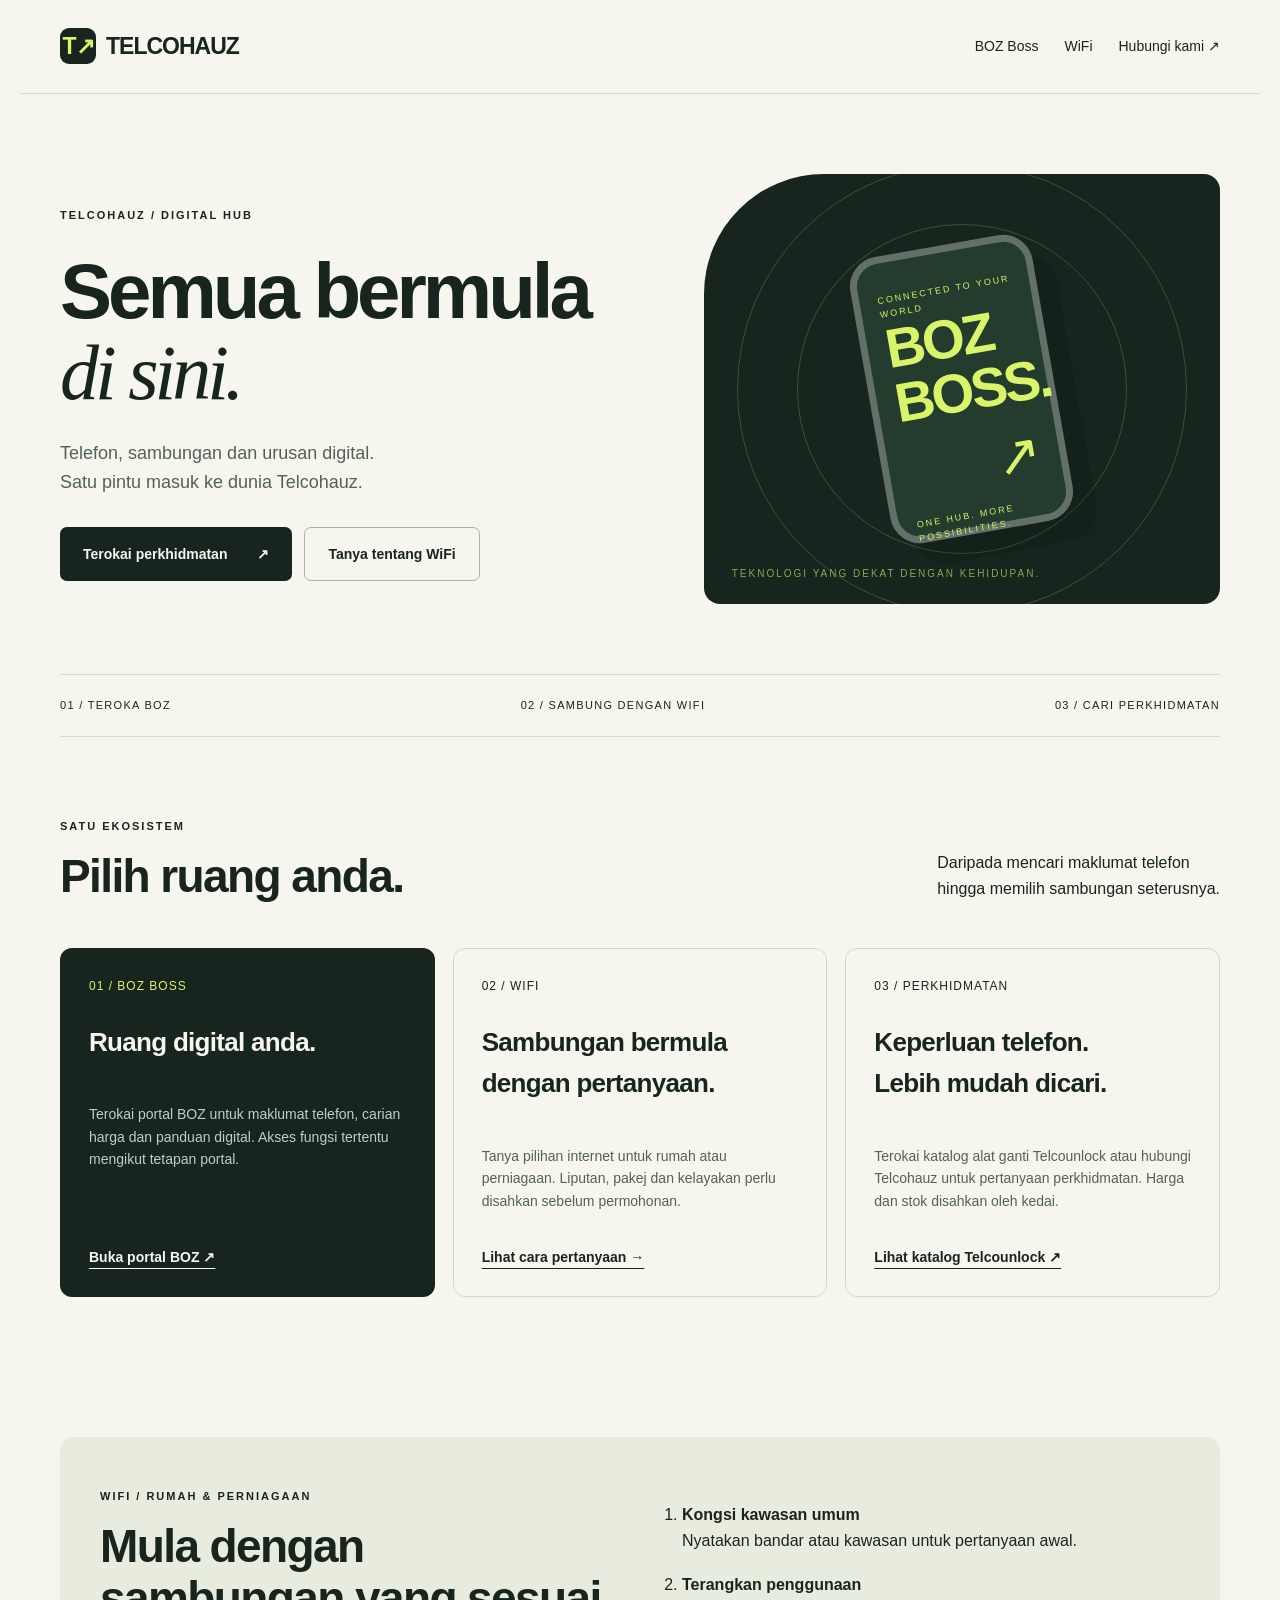
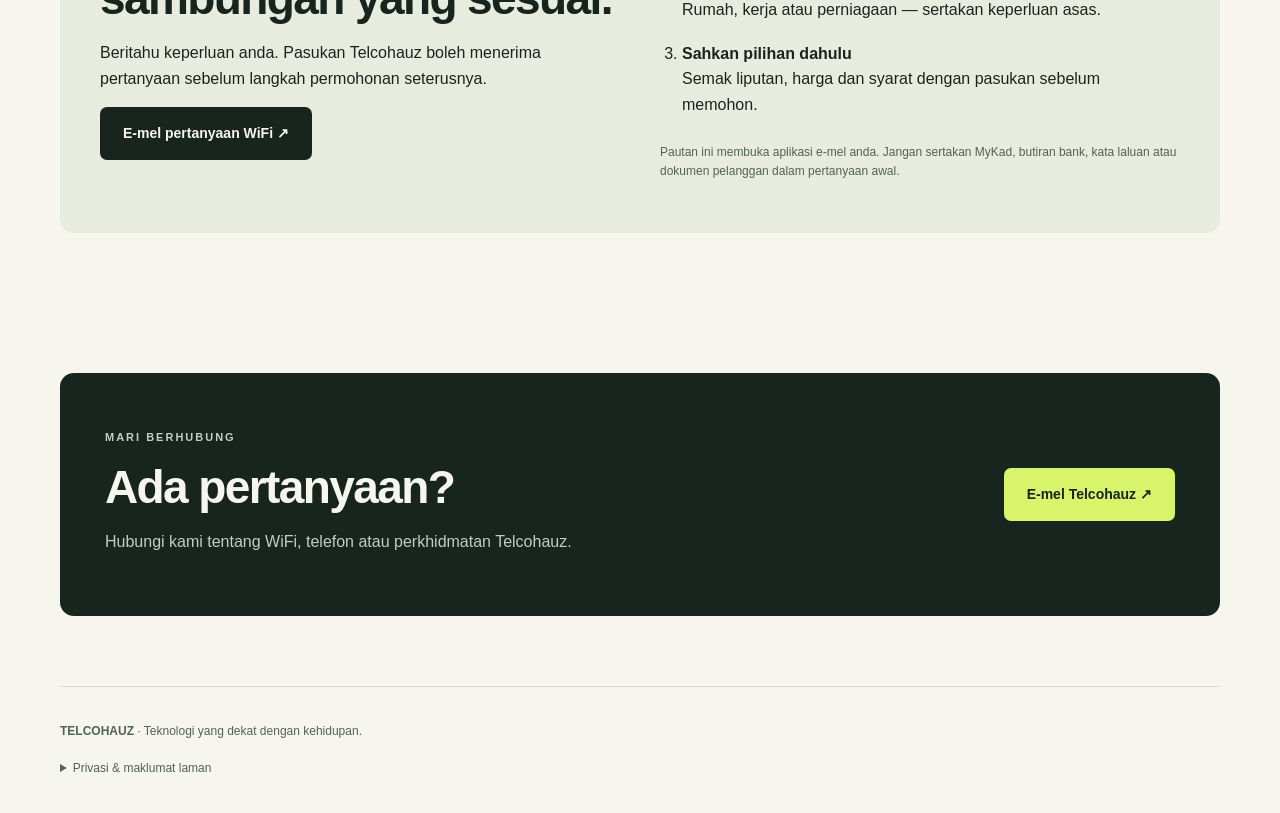
==== index.html @ 4ef4710b "Publish Telcohauz official static landing page" ====
<!doctype html>
<html lang="ms"><head><meta charset="utf-8"><meta name="viewport" content="width=device-width,initial-scale=1"><meta name="description" content="Telcohauz — hab BOZ Boss, pertanyaan WiFi dan perkhidmatan telefon. Terokai ruang digital kami."><meta name="theme-color" content="#17251e"><title>Telcohauz — Semua bermula di sini.</title><link rel="canonical" href="https://telcohauz.github.io/"><style>
:root{--ink:#17251e;--lime:#d9f36b;--paper:#f6f6ef;--muted:#526258}*{box-sizing:border-box}html{scroll-behavior:smooth;scroll-padding-top:100px}body{margin:0;background:var(--paper);color:var(--ink);font:16px/1.6 Arial,sans-serif}a{color:inherit}a:focus-visible,summary:focus-visible{outline:3px solid #608c24;outline-offset:5px}.skip{position:absolute;left:20px;top:-60px;background:var(--lime);padding:10px}.skip:focus{top:10px;z-index:9}header{max-width:1240px;margin:auto;padding:28px 40px;display:flex;align-items:center;justify-content:space-between;border-bottom:1px solid #17251e22}.brand{font-weight:900;letter-spacing:-1px;font-size:23px;text-decoration:none}.mark{display:inline-grid;place-items:center;background:var(--ink);color:var(--lime);width:36px;height:36px;margin-right:10px;border-radius:9px}nav{display:flex;gap:26px;font-size:14px}nav a{text-decoration:none}nav a:hover{text-decoration:underline}main{max-width:1240px;margin:auto}.hero{padding:80px 40px 70px;display:grid;grid-template-columns:1.15fr 1fr;gap:50px;align-items:center}.eyebrow{font-size:11px;letter-spacing:2px;font-weight:700;text-transform:uppercase}h1{font-size:clamp(46px,6.2vw,78px);letter-spacing:-4px;line-height:1.04;margin:26px 0}h1 em{font-family:Georgia,serif;font-weight:400}p{max-width:560px}.intro{color:var(--muted);font-size:18px}.actions{display:flex;flex-wrap:wrap;gap:12px;margin-top:30px}.button{display:inline-flex;align-items:center;justify-content:center;gap:30px;padding:15px 23px;background:var(--ink);color:var(--paper);border-radius:7px;text-decoration:none;font-size:14px;font-weight:700}.button:hover{background:#304a38}.button.light{background:var(--lime);color:var(--ink)}.button.outline{background:transparent;border:1px solid #17251e55;color:var(--ink)}.art{background:var(--ink);min-height:430px;border-radius:120px 16px 16px 16px;position:relative;display:flex;align-items:center;justify-content:center;overflow:hidden}.ring{position:absolute;border:1px solid #d9f36b35;border-radius:50%;width:330px;height:330px}.ring.outer{width:450px;height:450px}.device{position:relative;width:185px;height:290px;border:7px solid #627067;border-radius:30px;background:#233c2d;box-shadow:20px 24px 0 #0002;transform:rotate(-10deg);padding:30px 18px;color:var(--lime);display:flex;flex-direction:column;justify-content:space-between}.device small{font-size:9px;letter-spacing:2px}.device strong{font-size:55px;line-height:1;letter-spacing:-3px}.device .arrow{font-size:55px;align-self:flex-end}.art-label{position:absolute;bottom:22px;left:28px;color:#d9f36ba0;font-size:10px;letter-spacing:2px}.strip{margin:0 40px;display:flex;justify-content:space-between;padding:22px 0;border-top:1px solid #17251e22;border-bottom:1px solid #17251e22;font-size:11px;letter-spacing:1.3px}.section{padding:70px 40px}.section-head{display:flex;justify-content:space-between;gap:30px;align-items:end;margin-bottom:30px}h2{font-size:clamp(32px,4vw,46px);line-height:1.12;letter-spacing:-1.6px;margin:15px 0}h3{font-size:26px;letter-spacing:-.7px}.cards{display:grid;grid-template-columns:repeat(3,1fr);gap:18px}.card{border:1px solid #17251e25;padding:28px;border-radius:12px;display:flex;flex-direction:column;align-items:start}.card.featured{background:var(--ink);color:var(--paper)}.card p{font-size:14px;color:var(--muted);flex:1}.card.featured p{color:#c2cec4}.card .number{font-size:12px;letter-spacing:1px}.card.featured .number{color:var(--lime)}.card a{font-size:14px;font-weight:700;text-underline-offset:6px;margin-top:20px}.wifi{background:#e8ecdf;border-radius:14px;padding:40px;display:grid;grid-template-columns:1fr 1fr;gap:40px}.wifi ol{padding-left:22px}.wifi li{padding:9px 0}.note{font-size:12px;color:var(--muted)}.contact{background:var(--ink);color:var(--paper);padding:45px;border-radius:14px;display:flex;justify-content:space-between;align-items:center;gap:30px}.contact p{color:#c2cec4}footer{max-width:1160px;margin:0 auto;padding:35px 0;border-top:1px solid #17251e22;font-size:12px;color:var(--muted)}details{margin-top:18px}summary{cursor:pointer}footer a{overflow-wrap:anywhere}@media(max-width:760px){header{padding:20px;flex-wrap:wrap;gap:18px}nav{gap:18px;flex-wrap:wrap}.hero{grid-template-columns:1fr;padding:45px 20px;gap:35px}h1{letter-spacing:-2.8px}.art{min-height:350px}.strip{margin:0 20px;gap:20px;flex-wrap:wrap}.section{padding:45px 20px}.section-head{display:block}.cards,.wifi{grid-template-columns:1fr}.wifi{padding:25px;gap:10px}.contact{display:block;padding:28px}footer{margin:0 20px}.card{min-height:270px}}@media(prefers-reduced-motion:reduce){html{scroll-behavior:auto}}
</style></head><body><a class="skip" href="#utama">Langkau ke kandungan</a><header><a class="brand" href="./" aria-label="Telcohauz halaman utama"><span class="mark" aria-hidden="true">T↗</span>TELCOHAUZ</a><nav aria-label="Navigasi utama"><a href="#ruang">BOZ Boss</a><a href="#wifi">WiFi</a><a href="#hubungi">Hubungi kami ↗</a></nav></header><main id="utama"><section class="hero"><div><p class="eyebrow">TELCOHAUZ / DIGITAL HUB</p><h1>Semua bermula<br><em>di sini.</em></h1><p class="intro">Telefon, sambungan dan urusan digital.<br>Satu pintu masuk ke dunia Telcohauz.</p><div class="actions"><a class="button" href="#ruang">Terokai perkhidmatan <span aria-hidden="true">↗</span></a><a class="button outline" href="#wifi">Tanya tentang WiFi</a></div></div><div class="art" role="img" aria-label="Ilustrasi telefon BOZ dalam ekosistem Telcohauz"><div class="ring outer"></div><div class="ring"></div><div class="device"><small>CONNECTED TO YOUR WORLD</small><strong>BOZ<br>BOSS.</strong><span class="arrow">↗</span><small>ONE HUB. MORE POSSIBILITIES.</small></div><span class="art-label">TEKNOLOGI YANG DEKAT DENGAN KEHIDUPAN.</span></div></section><div class="strip"><span>01 / TEROKA BOZ</span><span>02 / SAMBUNG DENGAN WIFI</span><span>03 / CARI PERKHIDMATAN</span></div><section class="section" id="ruang"><div class="section-head"><div><p class="eyebrow">SATU EKOSISTEM</p><h2>Pilih ruang anda.</h2></div><p>Daripada mencari maklumat telefon<br>hingga memilih sambungan seterusnya.</p></div><div class="cards"><article class="card featured"><span class="number">01 / BOZ BOSS</span><h3>Ruang digital anda.</h3><p>Terokai portal BOZ untuk maklumat telefon, carian harga dan panduan digital. Akses fungsi tertentu mengikut tetapan portal.</p><a href="https://telcohauz-boz-hub.jauntykite18.chatgpt.site/#info" target="_blank" rel="noopener noreferrer">Buka portal BOZ ↗</a></article><article class="card"><span class="number">02 / WIFI</span><h3>Sambungan bermula<br>dengan pertanyaan.</h3><p>Tanya pilihan internet untuk rumah atau perniagaan. Liputan, pakej dan kelayakan perlu disahkan sebelum permohonan.</p><a href="#wifi">Lihat cara pertanyaan →</a></article><article class="card"><span class="number">03 / PERKHIDMATAN</span><h3>Keperluan telefon.<br>Lebih mudah dicari.</h3><p>Terokai katalog alat ganti Telcounlock atau hubungi Telcohauz untuk pertanyaan perkhidmatan. Harga dan stok disahkan oleh kedai.</p><a href="https://telcounlock.myshopify.com/" target="_blank" rel="noopener noreferrer">Lihat katalog Telcounlock ↗</a></article></div></section><section class="section" id="wifi"><div class="wifi"><div><p class="eyebrow">WIFI / RUMAH & PERNIAGAAN</p><h2>Mula dengan<br>sambungan yang sesuai.</h2><p>Beritahu keperluan anda. Pasukan Telcohauz boleh menerima pertanyaan sebelum langkah permohonan seterusnya.</p><a class="button" href="mailto:telcohauzphone@gmail.com?subject=Pertanyaan%20WiFi%20Telcohauz&amp;body=Salam%20Telcohauz%2C%20saya%20ingin%20bertanya%20tentang%20WiFi.%0A%0AKawasan%20umum%3A%0AKegunaan%20rumah%20atau%20perniagaan%3A">E-mel pertanyaan WiFi ↗</a></div><div><ol><li><b>Kongsi kawasan umum</b><br>Nyatakan bandar atau kawasan untuk pertanyaan awal.</li><li><b>Terangkan penggunaan</b><br>Rumah, kerja atau perniagaan — sertakan keperluan asas.</li><li><b>Sahkan pilihan dahulu</b><br>Semak liputan, harga dan syarat dengan pasukan sebelum memohon.</li></ol><p class="note">Pautan ini membuka aplikasi e-mel anda. Jangan sertakan MyKad, butiran bank, kata laluan atau dokumen pelanggan dalam pertanyaan awal.</p></div></div></section><section class="section" id="hubungi"><div class="contact"><div><p class="eyebrow">MARI BERHUBUNG</p><h2>Ada pertanyaan?</h2><p>Hubungi kami tentang WiFi, telefon atau perkhidmatan Telcohauz.</p></div><a class="button light" href="mailto:telcohauzphone@gmail.com">E-mel Telcohauz ↗</a></div></section></main><footer><b>TELCOHAUZ</b> · Teknologi yang dekat dengan kehidupan.<details><summary>Privasi & maklumat laman</summary><p>Laman ini tidak menyediakan borang pendaftaran atau pembayaran, dan tidak memuatkan analitik atau iklan. E-mel hanya dihantar apabila anda menghantarnya melalui aplikasi e-mel sendiri. Pautan luar mempunyai tetapan akses dan dasar privasi masing-masing. GitHub boleh merekod alamat IP pelawat untuk keselamatan hosting. Harga, stok, liputan dan kelayakan disahkan melalui penyedia berkaitan.</p><p>Pembetulan maklumat: <a href="mailto:telcohauzphone@gmail.com">telcohauzphone@gmail.com</a>.</p></details></footer></body></html>
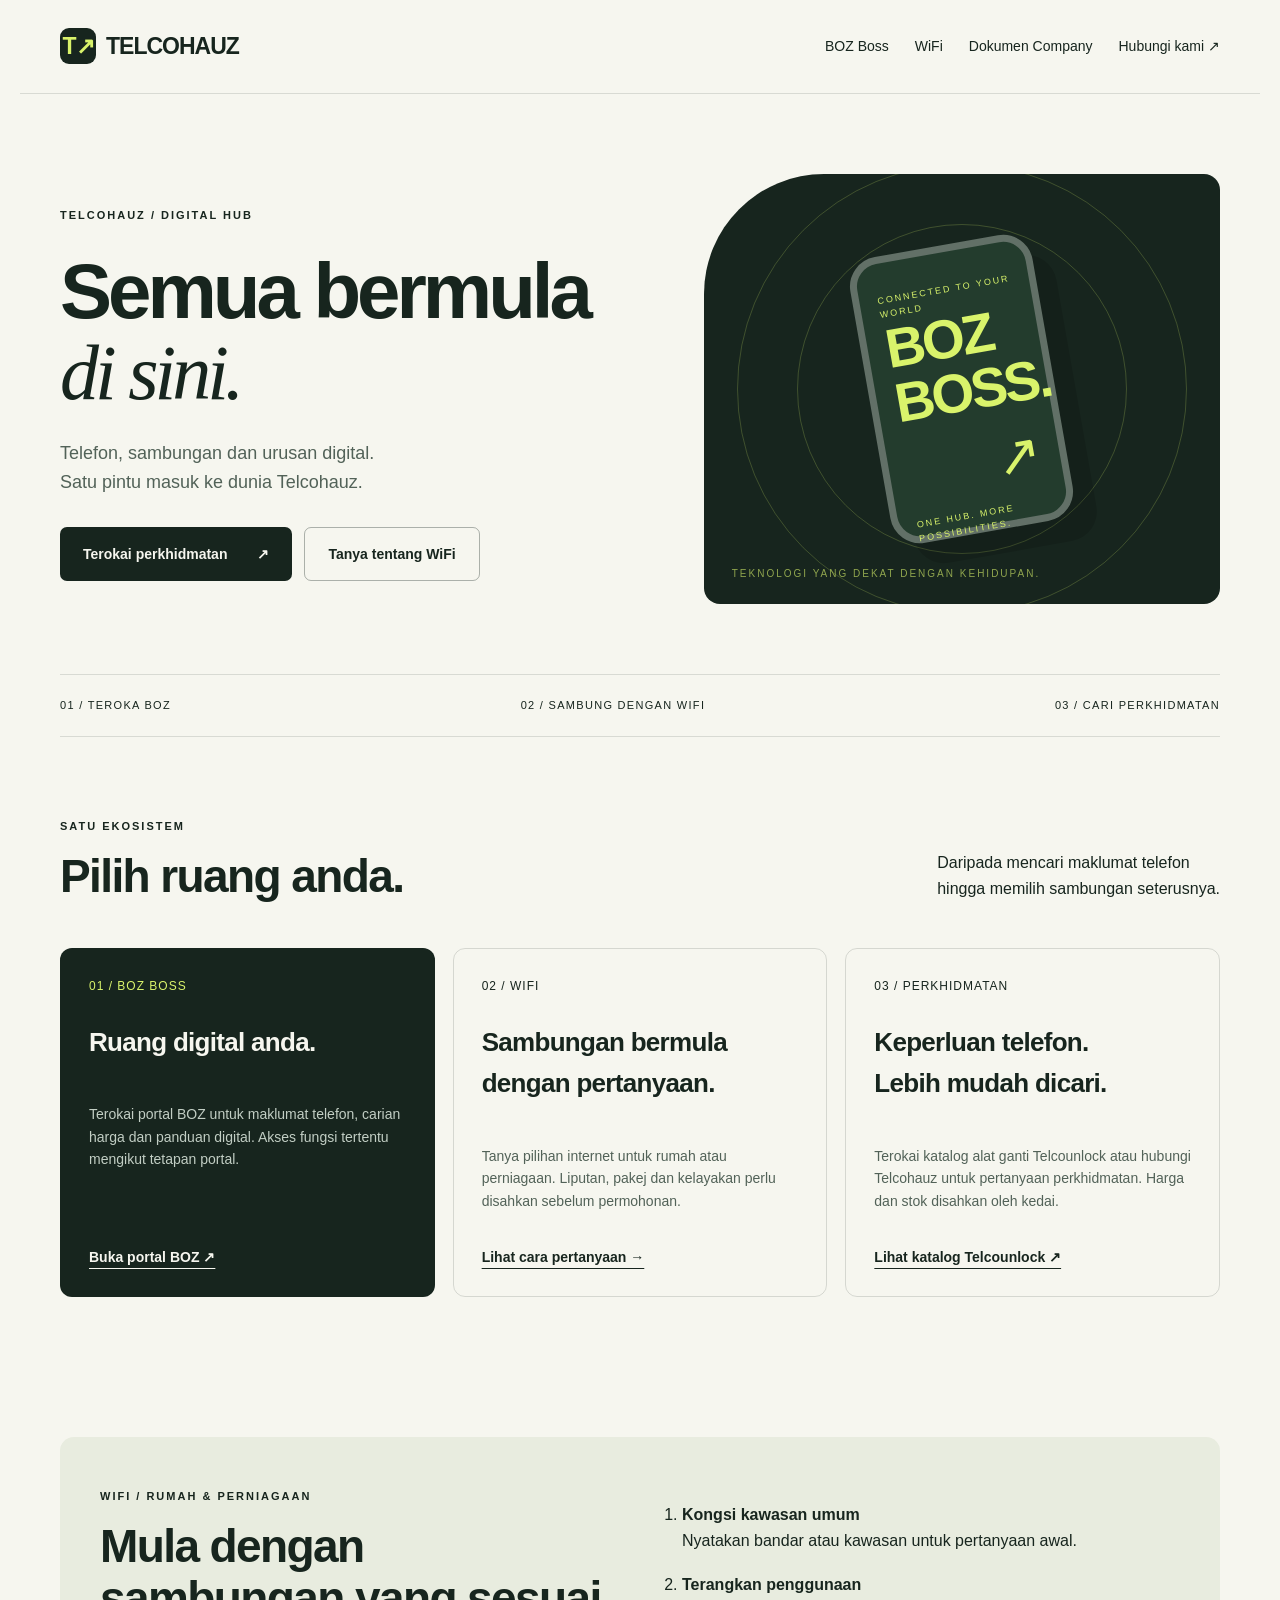
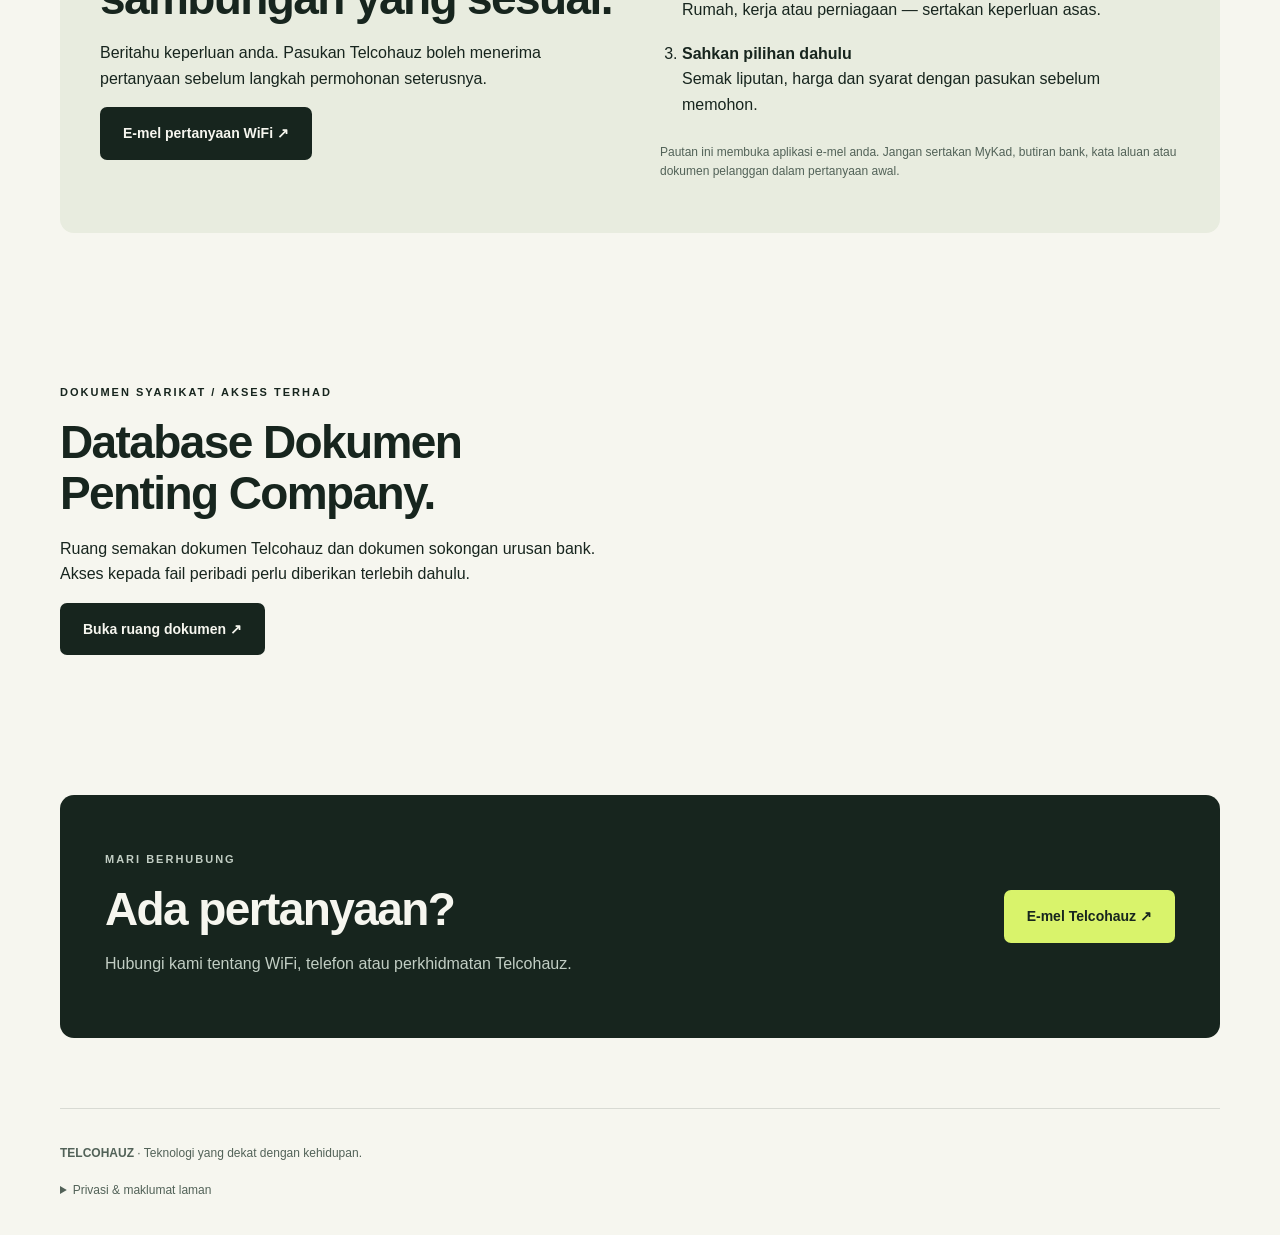
==== commit 44508b78: "Add Database Dokumen Penting Company option to Telcohauz hub" ====
--- a/index.html
+++ b/index.html
@@ -1,4 +1,4 @@
 <!doctype html>
 <html lang="ms"><head><meta charset="utf-8"><meta name="viewport" content="width=device-width,initial-scale=1"><meta name="description" content="Telcohauz — hab BOZ Boss, pertanyaan WiFi dan perkhidmatan telefon. Terokai ruang digital kami."><meta name="theme-color" content="#17251e"><title>Telcohauz — Semua bermula di sini.</title><link rel="canonical" href="https://telcohauz.github.io/"><style>
 :root{--ink:#17251e;--lime:#d9f36b;--paper:#f6f6ef;--muted:#526258}*{box-sizing:border-box}html{scroll-behavior:smooth;scroll-padding-top:100px}body{margin:0;background:var(--paper);color:var(--ink);font:16px/1.6 Arial,sans-serif}a{color:inherit}a:focus-visible,summary:focus-visible{outline:3px solid #608c24;outline-offset:5px}.skip{position:absolute;left:20px;top:-60px;background:var(--lime);padding:10px}.skip:focus{top:10px;z-index:9}header{max-width:1240px;margin:auto;padding:28px 40px;display:flex;align-items:center;justify-content:space-between;border-bottom:1px solid #17251e22}.brand{font-weight:900;letter-spacing:-1px;font-size:23px;text-decoration:none}.mark{display:inline-grid;place-items:center;background:var(--ink);color:var(--lime);width:36px;height:36px;margin-right:10px;border-radius:9px}nav{display:flex;gap:26px;font-size:14px}nav a{text-decoration:none}nav a:hover{text-decoration:underline}main{max-width:1240px;margin:auto}.hero{padding:80px 40px 70px;display:grid;grid-template-columns:1.15fr 1fr;gap:50px;align-items:center}.eyebrow{font-size:11px;letter-spacing:2px;font-weight:700;text-transform:uppercase}h1{font-size:clamp(46px,6.2vw,78px);letter-spacing:-4px;line-height:1.04;margin:26px 0}h1 em{font-family:Georgia,serif;font-weight:400}p{max-width:560px}.intro{color:var(--muted);font-size:18px}.actions{display:flex;flex-wrap:wrap;gap:12px;margin-top:30px}.button{display:inline-flex;align-items:center;justify-content:center;gap:30px;padding:15px 23px;background:var(--ink);color:var(--paper);border-radius:7px;text-decoration:none;font-size:14px;font-weight:700}.button:hover{background:#304a38}.button.light{background:var(--lime);color:var(--ink)}.button.outline{background:transparent;border:1px solid #17251e55;color:var(--ink)}.art{background:var(--ink);min-height:430px;border-radius:120px 16px 16px 16px;position:relative;display:flex;align-items:center;justify-content:center;overflow:hidden}.ring{position:absolute;border:1px solid #d9f36b35;border-radius:50%;width:330px;height:330px}.ring.outer{width:450px;height:450px}.device{position:relative;width:185px;height:290px;border:7px solid #627067;border-radius:30px;background:#233c2d;box-shadow:20px 24px 0 #0002;transform:rotate(-10deg);padding:30px 18px;color:var(--lime);display:flex;flex-direction:column;justify-content:space-between}.device small{font-size:9px;letter-spacing:2px}.device strong{font-size:55px;line-height:1;letter-spacing:-3px}.device .arrow{font-size:55px;align-self:flex-end}.art-label{position:absolute;bottom:22px;left:28px;color:#d9f36ba0;font-size:10px;letter-spacing:2px}.strip{margin:0 40px;display:flex;justify-content:space-between;padding:22px 0;border-top:1px solid #17251e22;border-bottom:1px solid #17251e22;font-size:11px;letter-spacing:1.3px}.section{padding:70px 40px}.section-head{display:flex;justify-content:space-between;gap:30px;align-items:end;margin-bottom:30px}h2{font-size:clamp(32px,4vw,46px);line-height:1.12;letter-spacing:-1.6px;margin:15px 0}h3{font-size:26px;letter-spacing:-.7px}.cards{display:grid;grid-template-columns:repeat(3,1fr);gap:18px}.card{border:1px solid #17251e25;padding:28px;border-radius:12px;display:flex;flex-direction:column;align-items:start}.card.featured{background:var(--ink);color:var(--paper)}.card p{font-size:14px;color:var(--muted);flex:1}.card.featured p{color:#c2cec4}.card .number{font-size:12px;letter-spacing:1px}.card.featured .number{color:var(--lime)}.card a{font-size:14px;font-weight:700;text-underline-offset:6px;margin-top:20px}.wifi{background:#e8ecdf;border-radius:14px;padding:40px;display:grid;grid-template-columns:1fr 1fr;gap:40px}.wifi ol{padding-left:22px}.wifi li{padding:9px 0}.note{font-size:12px;color:var(--muted)}.contact{background:var(--ink);color:var(--paper);padding:45px;border-radius:14px;display:flex;justify-content:space-between;align-items:center;gap:30px}.contact p{color:#c2cec4}footer{max-width:1160px;margin:0 auto;padding:35px 0;border-top:1px solid #17251e22;font-size:12px;color:var(--muted)}details{margin-top:18px}summary{cursor:pointer}footer a{overflow-wrap:anywhere}@media(max-width:760px){header{padding:20px;flex-wrap:wrap;gap:18px}nav{gap:18px;flex-wrap:wrap}.hero{grid-template-columns:1fr;padding:45px 20px;gap:35px}h1{letter-spacing:-2.8px}.art{min-height:350px}.strip{margin:0 20px;gap:20px;flex-wrap:wrap}.section{padding:45px 20px}.section-head{display:block}.cards,.wifi{grid-template-columns:1fr}.wifi{padding:25px;gap:10px}.contact{display:block;padding:28px}footer{margin:0 20px}.card{min-height:270px}}@media(prefers-reduced-motion:reduce){html{scroll-behavior:auto}}
-</style></head><body><a class="skip" href="#utama">Langkau ke kandungan</a><header><a class="brand" href="./" aria-label="Telcohauz halaman utama"><span class="mark" aria-hidden="true">T↗</span>TELCOHAUZ</a><nav aria-label="Navigasi utama"><a href="#ruang">BOZ Boss</a><a href="#wifi">WiFi</a><a href="#hubungi">Hubungi kami ↗</a></nav></header><main id="utama"><section class="hero"><div><p class="eyebrow">TELCOHAUZ / DIGITAL HUB</p><h1>Semua bermula<br><em>di sini.</em></h1><p class="intro">Telefon, sambungan dan urusan digital.<br>Satu pintu masuk ke dunia Telcohauz.</p><div class="actions"><a class="button" href="#ruang">Terokai perkhidmatan <span aria-hidden="true">↗</span></a><a class="button outline" href="#wifi">Tanya tentang WiFi</a></div></div><div class="art" role="img" aria-label="Ilustrasi telefon BOZ dalam ekosistem Telcohauz"><div class="ring outer"></div><div class="ring"></div><div class="device"><small>CONNECTED TO YOUR WORLD</small><strong>BOZ<br>BOSS.</strong><span class="arrow">↗</span><small>ONE HUB. MORE POSSIBILITIES.</small></div><span class="art-label">TEKNOLOGI YANG DEKAT DENGAN KEHIDUPAN.</span></div></section><div class="strip"><span>01 / TEROKA BOZ</span><span>02 / SAMBUNG DENGAN WIFI</span><span>03 / CARI PERKHIDMATAN</span></div><section class="section" id="ruang"><div class="section-head"><div><p class="eyebrow">SATU EKOSISTEM</p><h2>Pilih ruang anda.</h2></div><p>Daripada mencari maklumat telefon<br>hingga memilih sambungan seterusnya.</p></div><div class="cards"><article class="card featured"><span class="number">01 / BOZ BOSS</span><h3>Ruang digital anda.</h3><p>Terokai portal BOZ untuk maklumat telefon, carian harga dan panduan digital. Akses fungsi tertentu mengikut tetapan portal.</p><a href="https://telcohauz-boz-hub.jauntykite18.chatgpt.site/#info" target="_blank" rel="noopener noreferrer">Buka portal BOZ ↗</a></article><article class="card"><span class="number">02 / WIFI</span><h3>Sambungan bermula<br>dengan pertanyaan.</h3><p>Tanya pilihan internet untuk rumah atau perniagaan. Liputan, pakej dan kelayakan perlu disahkan sebelum permohonan.</p><a href="#wifi">Lihat cara pertanyaan →</a></article><article class="card"><span class="number">03 / PERKHIDMATAN</span><h3>Keperluan telefon.<br>Lebih mudah dicari.</h3><p>Terokai katalog alat ganti Telcounlock atau hubungi Telcohauz untuk pertanyaan perkhidmatan. Harga dan stok disahkan oleh kedai.</p><a href="https://telcounlock.myshopify.com/" target="_blank" rel="noopener noreferrer">Lihat katalog Telcounlock ↗</a></article></div></section><section class="section" id="wifi"><div class="wifi"><div><p class="eyebrow">WIFI / RUMAH & PERNIAGAAN</p><h2>Mula dengan<br>sambungan yang sesuai.</h2><p>Beritahu keperluan anda. Pasukan Telcohauz boleh menerima pertanyaan sebelum langkah permohonan seterusnya.</p><a class="button" href="mailto:telcohauzphone@gmail.com?subject=Pertanyaan%20WiFi%20Telcohauz&amp;body=Salam%20Telcohauz%2C%20saya%20ingin%20bertanya%20tentang%20WiFi.%0A%0AKawasan%20umum%3A%0AKegunaan%20rumah%20atau%20perniagaan%3A">E-mel pertanyaan WiFi ↗</a></div><div><ol><li><b>Kongsi kawasan umum</b><br>Nyatakan bandar atau kawasan untuk pertanyaan awal.</li><li><b>Terangkan penggunaan</b><br>Rumah, kerja atau perniagaan — sertakan keperluan asas.</li><li><b>Sahkan pilihan dahulu</b><br>Semak liputan, harga dan syarat dengan pasukan sebelum memohon.</li></ol><p class="note">Pautan ini membuka aplikasi e-mel anda. Jangan sertakan MyKad, butiran bank, kata laluan atau dokumen pelanggan dalam pertanyaan awal.</p></div></div></section><section class="section" id="hubungi"><div class="contact"><div><p class="eyebrow">MARI BERHUBUNG</p><h2>Ada pertanyaan?</h2><p>Hubungi kami tentang WiFi, telefon atau perkhidmatan Telcohauz.</p></div><a class="button light" href="mailto:telcohauzphone@gmail.com">E-mel Telcohauz ↗</a></div></section></main><footer><b>TELCOHAUZ</b> · Teknologi yang dekat dengan kehidupan.<details><summary>Privasi & maklumat laman</summary><p>Laman ini tidak menyediakan borang pendaftaran atau pembayaran, dan tidak memuatkan analitik atau iklan. E-mel hanya dihantar apabila anda menghantarnya melalui aplikasi e-mel sendiri. Pautan luar mempunyai tetapan akses dan dasar privasi masing-masing. GitHub boleh merekod alamat IP pelawat untuk keselamatan hosting. Harga, stok, liputan dan kelayakan disahkan melalui penyedia berkaitan.</p><p>Pembetulan maklumat: <a href="mailto:telcohauzphone@gmail.com">telcohauzphone@gmail.com</a>.</p></details></footer></body></html>+</style></head><body><a class="skip" href="#utama">Langkau ke kandungan</a><header><a class="brand" href="./" aria-label="Telcohauz halaman utama"><span class="mark" aria-hidden="true">T↗</span>TELCOHAUZ</a><nav aria-label="Navigasi utama"><a href="#ruang">BOZ Boss</a><a href="#wifi">WiFi</a><a href="/semakan/">Dokumen Company</a><a href="#hubungi">Hubungi kami ↗</a></nav></header><main id="utama"><section class="hero"><div><p class="eyebrow">TELCOHAUZ / DIGITAL HUB</p><h1>Semua bermula<br><em>di sini.</em></h1><p class="intro">Telefon, sambungan dan urusan digital.<br>Satu pintu masuk ke dunia Telcohauz.</p><div class="actions"><a class="button" href="#ruang">Terokai perkhidmatan <span aria-hidden="true">↗</span></a><a class="button outline" href="#wifi">Tanya tentang WiFi</a></div></div><div class="art" role="img" aria-label="Ilustrasi telefon BOZ dalam ekosistem Telcohauz"><div class="ring outer"></div><div class="ring"></div><div class="device"><small>CONNECTED TO YOUR WORLD</small><strong>BOZ<br>BOSS.</strong><span class="arrow">↗</span><small>ONE HUB. MORE POSSIBILITIES.</small></div><span class="art-label">TEKNOLOGI YANG DEKAT DENGAN KEHIDUPAN.</span></div></section><div class="strip"><span>01 / TEROKA BOZ</span><span>02 / SAMBUNG DENGAN WIFI</span><span>03 / CARI PERKHIDMATAN</span></div><section class="section" id="ruang"><div class="section-head"><div><p class="eyebrow">SATU EKOSISTEM</p><h2>Pilih ruang anda.</h2></div><p>Daripada mencari maklumat telefon<br>hingga memilih sambungan seterusnya.</p></div><div class="cards"><article class="card featured"><span class="number">01 / BOZ BOSS</span><h3>Ruang digital anda.</h3><p>Terokai portal BOZ untuk maklumat telefon, carian harga dan panduan digital. Akses fungsi tertentu mengikut tetapan portal.</p><a href="https://telcohauz-boz-hub.jauntykite18.chatgpt.site/#info" target="_blank" rel="noopener noreferrer">Buka portal BOZ ↗</a></article><article class="card"><span class="number">02 / WIFI</span><h3>Sambungan bermula<br>dengan pertanyaan.</h3><p>Tanya pilihan internet untuk rumah atau perniagaan. Liputan, pakej dan kelayakan perlu disahkan sebelum permohonan.</p><a href="#wifi">Lihat cara pertanyaan →</a></article><article class="card"><span class="number">03 / PERKHIDMATAN</span><h3>Keperluan telefon.<br>Lebih mudah dicari.</h3><p>Terokai katalog alat ganti Telcounlock atau hubungi Telcohauz untuk pertanyaan perkhidmatan. Harga dan stok disahkan oleh kedai.</p><a href="https://telcounlock.myshopify.com/" target="_blank" rel="noopener noreferrer">Lihat katalog Telcounlock ↗</a></article></div></section><section class="section" id="wifi"><div class="wifi"><div><p class="eyebrow">WIFI / RUMAH & PERNIAGAAN</p><h2>Mula dengan<br>sambungan yang sesuai.</h2><p>Beritahu keperluan anda. Pasukan Telcohauz boleh menerima pertanyaan sebelum langkah permohonan seterusnya.</p><a class="button" href="mailto:telcohauzphone@gmail.com?subject=Pertanyaan%20WiFi%20Telcohauz&amp;body=Salam%20Telcohauz%2C%20saya%20ingin%20bertanya%20tentang%20WiFi.%0A%0AKawasan%20umum%3A%0AKegunaan%20rumah%20atau%20perniagaan%3A">E-mel pertanyaan WiFi ↗</a></div><div><ol><li><b>Kongsi kawasan umum</b><br>Nyatakan bandar atau kawasan untuk pertanyaan awal.</li><li><b>Terangkan penggunaan</b><br>Rumah, kerja atau perniagaan — sertakan keperluan asas.</li><li><b>Sahkan pilihan dahulu</b><br>Semak liputan, harga dan syarat dengan pasukan sebelum memohon.</li></ol><p class="note">Pautan ini membuka aplikasi e-mel anda. Jangan sertakan MyKad, butiran bank, kata laluan atau dokumen pelanggan dalam pertanyaan awal.</p></div></div></section><section class="section" id="dokumen-company"><p class="eyebrow">DOKUMEN SYARIKAT / AKSES TERHAD</p><h2>Database Dokumen<br>Penting Company.</h2><p>Ruang semakan dokumen Telcohauz dan dokumen sokongan urusan bank. Akses kepada fail peribadi perlu diberikan terlebih dahulu.</p><a class="button" href="/semakan/">Buka ruang dokumen ↗</a></section><section class="section" id="hubungi"><div class="contact"><div><p class="eyebrow">MARI BERHUBUNG</p><h2>Ada pertanyaan?</h2><p>Hubungi kami tentang WiFi, telefon atau perkhidmatan Telcohauz.</p></div><a class="button light" href="mailto:telcohauzphone@gmail.com">E-mel Telcohauz ↗</a></div></section></main><footer><b>TELCOHAUZ</b> · Teknologi yang dekat dengan kehidupan.<details><summary>Privasi & maklumat laman</summary><p>Laman ini tidak menyediakan borang pendaftaran atau pembayaran, dan tidak memuatkan analitik atau iklan. E-mel hanya dihantar apabila anda menghantarnya melalui aplikasi e-mel sendiri. Pautan luar mempunyai tetapan akses dan dasar privasi masing-masing. GitHub boleh merekod alamat IP pelawat untuk keselamatan hosting. Harga, stok, liputan dan kelayakan disahkan melalui penyedia berkaitan.</p><p>Pembetulan maklumat: <a href="mailto:telcohauzphone@gmail.com">telcohauzphone@gmail.com</a>.</p></details></footer></body></html>
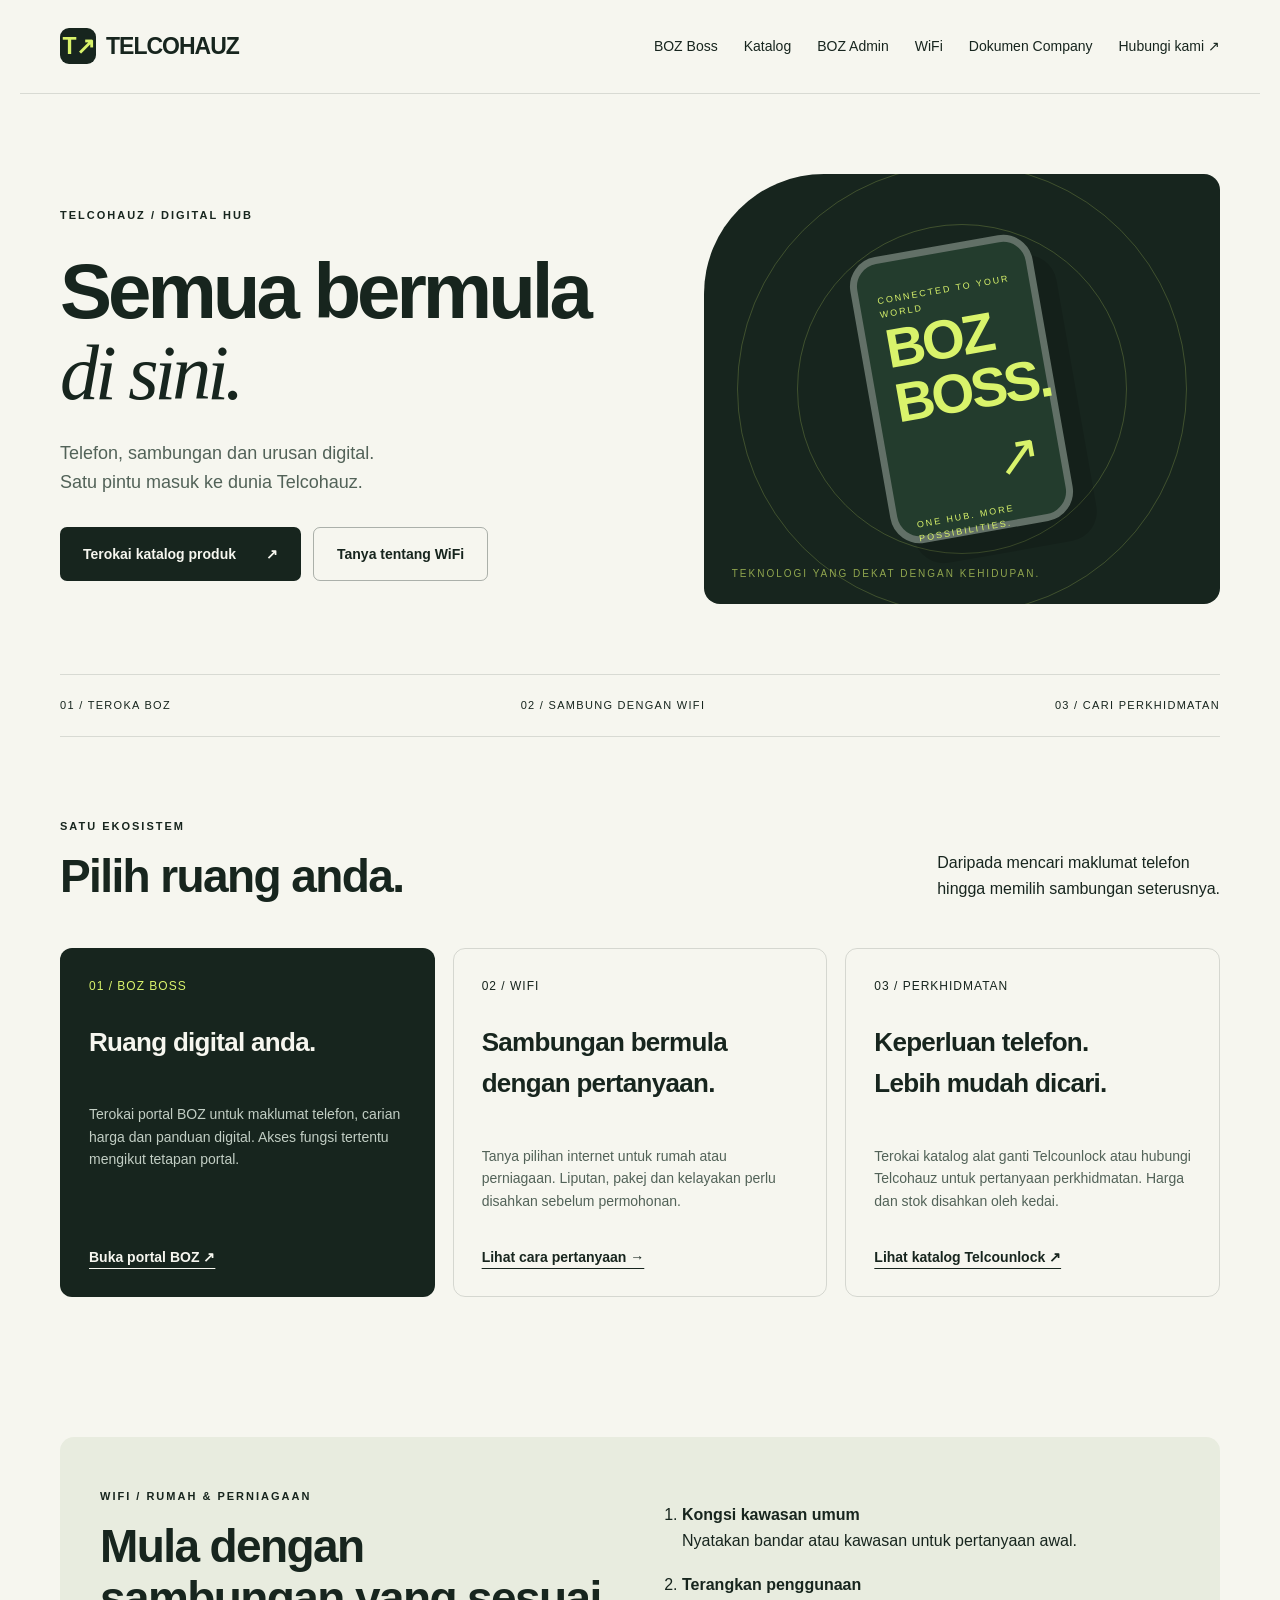
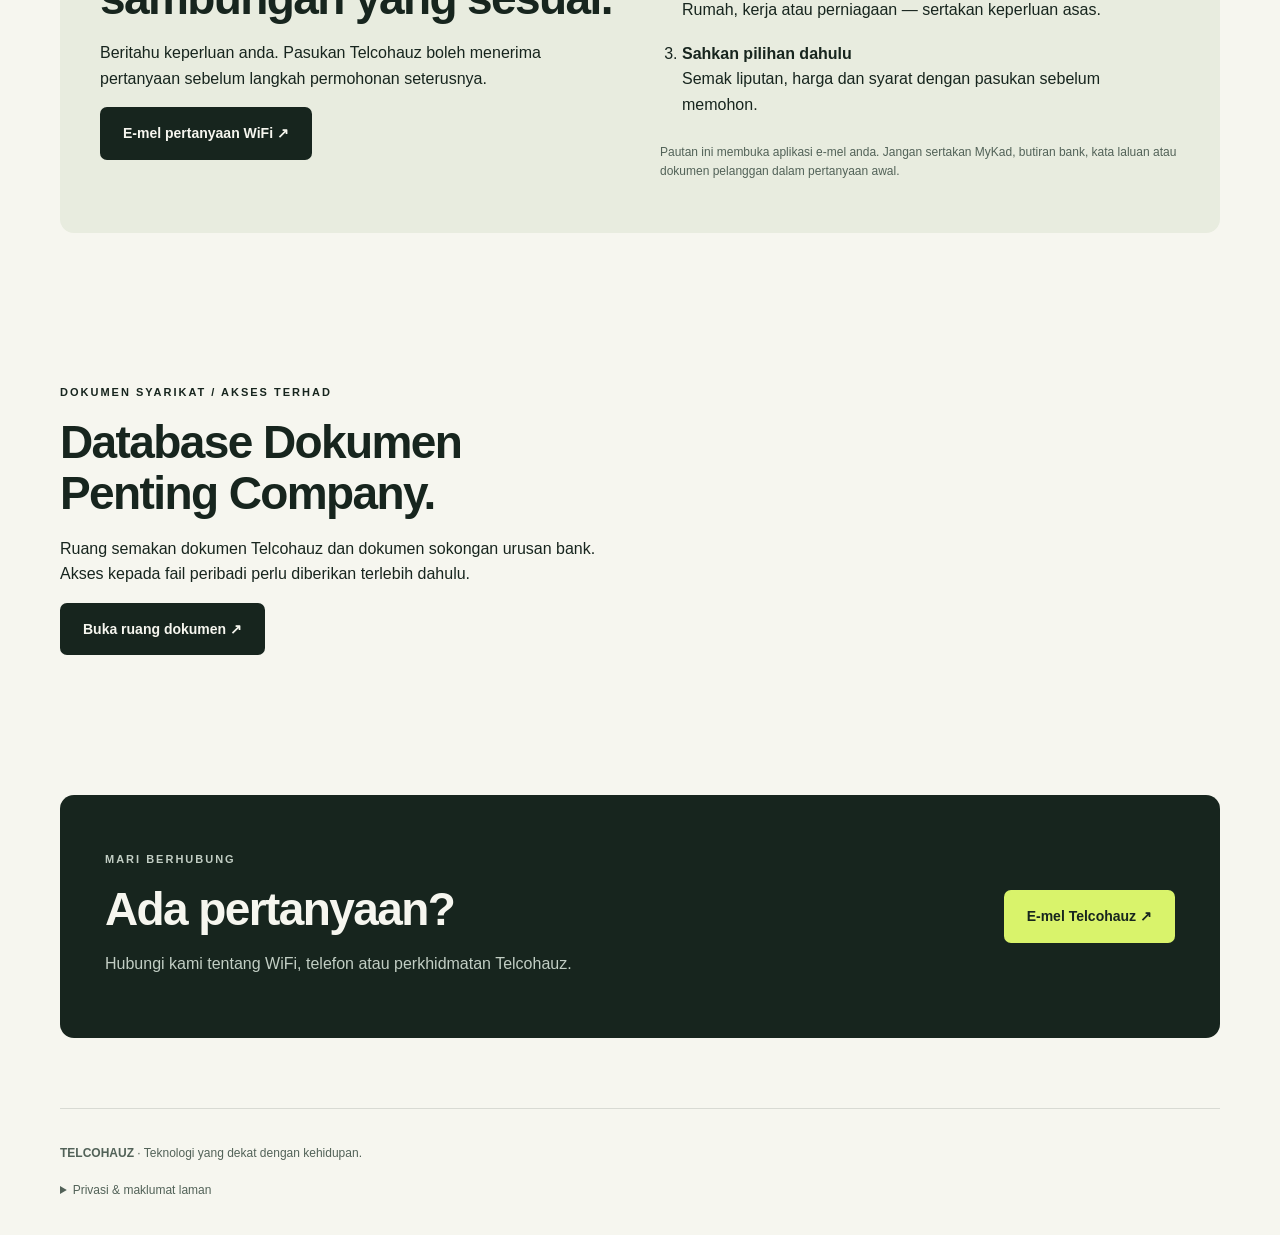
==== commit efca488c: "Publish shared BOZ catalogue and authorized master-product screen" ====
--- a/index.html
+++ b/index.html
@@ -1,4 +1,4 @@
 <!doctype html>
 <html lang="ms"><head><meta charset="utf-8"><meta name="viewport" content="width=device-width,initial-scale=1"><meta name="description" content="Telcohauz — hab BOZ Boss, pertanyaan WiFi dan perkhidmatan telefon. Terokai ruang digital kami."><meta name="theme-color" content="#17251e"><title>Telcohauz — Semua bermula di sini.</title><link rel="canonical" href="https://telcohauz.github.io/"><style>
 :root{--ink:#17251e;--lime:#d9f36b;--paper:#f6f6ef;--muted:#526258}*{box-sizing:border-box}html{scroll-behavior:smooth;scroll-padding-top:100px}body{margin:0;background:var(--paper);color:var(--ink);font:16px/1.6 Arial,sans-serif}a{color:inherit}a:focus-visible,summary:focus-visible{outline:3px solid #608c24;outline-offset:5px}.skip{position:absolute;left:20px;top:-60px;background:var(--lime);padding:10px}.skip:focus{top:10px;z-index:9}header{max-width:1240px;margin:auto;padding:28px 40px;display:flex;align-items:center;justify-content:space-between;border-bottom:1px solid #17251e22}.brand{font-weight:900;letter-spacing:-1px;font-size:23px;text-decoration:none}.mark{display:inline-grid;place-items:center;background:var(--ink);color:var(--lime);width:36px;height:36px;margin-right:10px;border-radius:9px}nav{display:flex;gap:26px;font-size:14px}nav a{text-decoration:none}nav a:hover{text-decoration:underline}main{max-width:1240px;margin:auto}.hero{padding:80px 40px 70px;display:grid;grid-template-columns:1.15fr 1fr;gap:50px;align-items:center}.eyebrow{font-size:11px;letter-spacing:2px;font-weight:700;text-transform:uppercase}h1{font-size:clamp(46px,6.2vw,78px);letter-spacing:-4px;line-height:1.04;margin:26px 0}h1 em{font-family:Georgia,serif;font-weight:400}p{max-width:560px}.intro{color:var(--muted);font-size:18px}.actions{display:flex;flex-wrap:wrap;gap:12px;margin-top:30px}.button{display:inline-flex;align-items:center;justify-content:center;gap:30px;padding:15px 23px;background:var(--ink);color:var(--paper);border-radius:7px;text-decoration:none;font-size:14px;font-weight:700}.button:hover{background:#304a38}.button.light{background:var(--lime);color:var(--ink)}.button.outline{background:transparent;border:1px solid #17251e55;color:var(--ink)}.art{background:var(--ink);min-height:430px;border-radius:120px 16px 16px 16px;position:relative;display:flex;align-items:center;justify-content:center;overflow:hidden}.ring{position:absolute;border:1px solid #d9f36b35;border-radius:50%;width:330px;height:330px}.ring.outer{width:450px;height:450px}.device{position:relative;width:185px;height:290px;border:7px solid #627067;border-radius:30px;background:#233c2d;box-shadow:20px 24px 0 #0002;transform:rotate(-10deg);padding:30px 18px;color:var(--lime);display:flex;flex-direction:column;justify-content:space-between}.device small{font-size:9px;letter-spacing:2px}.device strong{font-size:55px;line-height:1;letter-spacing:-3px}.device .arrow{font-size:55px;align-self:flex-end}.art-label{position:absolute;bottom:22px;left:28px;color:#d9f36ba0;font-size:10px;letter-spacing:2px}.strip{margin:0 40px;display:flex;justify-content:space-between;padding:22px 0;border-top:1px solid #17251e22;border-bottom:1px solid #17251e22;font-size:11px;letter-spacing:1.3px}.section{padding:70px 40px}.section-head{display:flex;justify-content:space-between;gap:30px;align-items:end;margin-bottom:30px}h2{font-size:clamp(32px,4vw,46px);line-height:1.12;letter-spacing:-1.6px;margin:15px 0}h3{font-size:26px;letter-spacing:-.7px}.cards{display:grid;grid-template-columns:repeat(3,1fr);gap:18px}.card{border:1px solid #17251e25;padding:28px;border-radius:12px;display:flex;flex-direction:column;align-items:start}.card.featured{background:var(--ink);color:var(--paper)}.card p{font-size:14px;color:var(--muted);flex:1}.card.featured p{color:#c2cec4}.card .number{font-size:12px;letter-spacing:1px}.card.featured .number{color:var(--lime)}.card a{font-size:14px;font-weight:700;text-underline-offset:6px;margin-top:20px}.wifi{background:#e8ecdf;border-radius:14px;padding:40px;display:grid;grid-template-columns:1fr 1fr;gap:40px}.wifi ol{padding-left:22px}.wifi li{padding:9px 0}.note{font-size:12px;color:var(--muted)}.contact{background:var(--ink);color:var(--paper);padding:45px;border-radius:14px;display:flex;justify-content:space-between;align-items:center;gap:30px}.contact p{color:#c2cec4}footer{max-width:1160px;margin:0 auto;padding:35px 0;border-top:1px solid #17251e22;font-size:12px;color:var(--muted)}details{margin-top:18px}summary{cursor:pointer}footer a{overflow-wrap:anywhere}@media(max-width:760px){header{padding:20px;flex-wrap:wrap;gap:18px}nav{gap:18px;flex-wrap:wrap}.hero{grid-template-columns:1fr;padding:45px 20px;gap:35px}h1{letter-spacing:-2.8px}.art{min-height:350px}.strip{margin:0 20px;gap:20px;flex-wrap:wrap}.section{padding:45px 20px}.section-head{display:block}.cards,.wifi{grid-template-columns:1fr}.wifi{padding:25px;gap:10px}.contact{display:block;padding:28px}footer{margin:0 20px}.card{min-height:270px}}@media(prefers-reduced-motion:reduce){html{scroll-behavior:auto}}
-</style></head><body><a class="skip" href="#utama">Langkau ke kandungan</a><header><a class="brand" href="./" aria-label="Telcohauz halaman utama"><span class="mark" aria-hidden="true">T↗</span>TELCOHAUZ</a><nav aria-label="Navigasi utama"><a href="#ruang">BOZ Boss</a><a href="#wifi">WiFi</a><a href="/semakan/">Dokumen Company</a><a href="#hubungi">Hubungi kami ↗</a></nav></header><main id="utama"><section class="hero"><div><p class="eyebrow">TELCOHAUZ / DIGITAL HUB</p><h1>Semua bermula<br><em>di sini.</em></h1><p class="intro">Telefon, sambungan dan urusan digital.<br>Satu pintu masuk ke dunia Telcohauz.</p><div class="actions"><a class="button" href="#ruang">Terokai perkhidmatan <span aria-hidden="true">↗</span></a><a class="button outline" href="#wifi">Tanya tentang WiFi</a></div></div><div class="art" role="img" aria-label="Ilustrasi telefon BOZ dalam ekosistem Telcohauz"><div class="ring outer"></div><div class="ring"></div><div class="device"><small>CONNECTED TO YOUR WORLD</small><strong>BOZ<br>BOSS.</strong><span class="arrow">↗</span><small>ONE HUB. MORE POSSIBILITIES.</small></div><span class="art-label">TEKNOLOGI YANG DEKAT DENGAN KEHIDUPAN.</span></div></section><div class="strip"><span>01 / TEROKA BOZ</span><span>02 / SAMBUNG DENGAN WIFI</span><span>03 / CARI PERKHIDMATAN</span></div><section class="section" id="ruang"><div class="section-head"><div><p class="eyebrow">SATU EKOSISTEM</p><h2>Pilih ruang anda.</h2></div><p>Daripada mencari maklumat telefon<br>hingga memilih sambungan seterusnya.</p></div><div class="cards"><article class="card featured"><span class="number">01 / BOZ BOSS</span><h3>Ruang digital anda.</h3><p>Terokai portal BOZ untuk maklumat telefon, carian harga dan panduan digital. Akses fungsi tertentu mengikut tetapan portal.</p><a href="https://telcohauz-boz-hub.jauntykite18.chatgpt.site/#info" target="_blank" rel="noopener noreferrer">Buka portal BOZ ↗</a></article><article class="card"><span class="number">02 / WIFI</span><h3>Sambungan bermula<br>dengan pertanyaan.</h3><p>Tanya pilihan internet untuk rumah atau perniagaan. Liputan, pakej dan kelayakan perlu disahkan sebelum permohonan.</p><a href="#wifi">Lihat cara pertanyaan →</a></article><article class="card"><span class="number">03 / PERKHIDMATAN</span><h3>Keperluan telefon.<br>Lebih mudah dicari.</h3><p>Terokai katalog alat ganti Telcounlock atau hubungi Telcohauz untuk pertanyaan perkhidmatan. Harga dan stok disahkan oleh kedai.</p><a href="https://telcounlock.myshopify.com/" target="_blank" rel="noopener noreferrer">Lihat katalog Telcounlock ↗</a></article></div></section><section class="section" id="wifi"><div class="wifi"><div><p class="eyebrow">WIFI / RUMAH & PERNIAGAAN</p><h2>Mula dengan<br>sambungan yang sesuai.</h2><p>Beritahu keperluan anda. Pasukan Telcohauz boleh menerima pertanyaan sebelum langkah permohonan seterusnya.</p><a class="button" href="mailto:telcohauzphone@gmail.com?subject=Pertanyaan%20WiFi%20Telcohauz&amp;body=Salam%20Telcohauz%2C%20saya%20ingin%20bertanya%20tentang%20WiFi.%0A%0AKawasan%20umum%3A%0AKegunaan%20rumah%20atau%20perniagaan%3A">E-mel pertanyaan WiFi ↗</a></div><div><ol><li><b>Kongsi kawasan umum</b><br>Nyatakan bandar atau kawasan untuk pertanyaan awal.</li><li><b>Terangkan penggunaan</b><br>Rumah, kerja atau perniagaan — sertakan keperluan asas.</li><li><b>Sahkan pilihan dahulu</b><br>Semak liputan, harga dan syarat dengan pasukan sebelum memohon.</li></ol><p class="note">Pautan ini membuka aplikasi e-mel anda. Jangan sertakan MyKad, butiran bank, kata laluan atau dokumen pelanggan dalam pertanyaan awal.</p></div></div></section><section class="section" id="dokumen-company"><p class="eyebrow">DOKUMEN SYARIKAT / AKSES TERHAD</p><h2>Database Dokumen<br>Penting Company.</h2><p>Ruang semakan dokumen Telcohauz dan dokumen sokongan urusan bank. Akses kepada fail peribadi perlu diberikan terlebih dahulu.</p><a class="button" href="/semakan/">Buka ruang dokumen ↗</a></section><section class="section" id="hubungi"><div class="contact"><div><p class="eyebrow">MARI BERHUBUNG</p><h2>Ada pertanyaan?</h2><p>Hubungi kami tentang WiFi, telefon atau perkhidmatan Telcohauz.</p></div><a class="button light" href="mailto:telcohauzphone@gmail.com">E-mel Telcohauz ↗</a></div></section></main><footer><b>TELCOHAUZ</b> · Teknologi yang dekat dengan kehidupan.<details><summary>Privasi & maklumat laman</summary><p>Laman ini tidak menyediakan borang pendaftaran atau pembayaran, dan tidak memuatkan analitik atau iklan. E-mel hanya dihantar apabila anda menghantarnya melalui aplikasi e-mel sendiri. Pautan luar mempunyai tetapan akses dan dasar privasi masing-masing. GitHub boleh merekod alamat IP pelawat untuk keselamatan hosting. Harga, stok, liputan dan kelayakan disahkan melalui penyedia berkaitan.</p><p>Pembetulan maklumat: <a href="mailto:telcohauzphone@gmail.com">telcohauzphone@gmail.com</a>.</p></details></footer></body></html>+</style></head><body><a class="skip" href="#utama">Langkau ke kandungan</a><header><a class="brand" href="./" aria-label="Telcohauz halaman utama"><span class="mark" aria-hidden="true">T↗</span>TELCOHAUZ</a><nav aria-label="Navigasi utama"><a href="#ruang">BOZ Boss</a><a href="/catalog/">Katalog</a><a href="/boz/">BOZ Admin</a><a href="#wifi">WiFi</a><a href="/semakan/">Dokumen Company</a><a href="#hubungi">Hubungi kami ↗</a></nav></header><main id="utama"><section class="hero"><div><p class="eyebrow">TELCOHAUZ / DIGITAL HUB</p><h1>Semua bermula<br><em>di sini.</em></h1><p class="intro">Telefon, sambungan dan urusan digital.<br>Satu pintu masuk ke dunia Telcohauz.</p><div class="actions"><a class="button" href="/catalog/">Terokai katalog produk <span aria-hidden="true">↗</span></a><a class="button outline" href="#wifi">Tanya tentang WiFi</a></div></div><div class="art" role="img" aria-label="Ilustrasi telefon BOZ dalam ekosistem Telcohauz"><div class="ring outer"></div><div class="ring"></div><div class="device"><small>CONNECTED TO YOUR WORLD</small><strong>BOZ<br>BOSS.</strong><span class="arrow">↗</span><small>ONE HUB. MORE POSSIBILITIES.</small></div><span class="art-label">TEKNOLOGI YANG DEKAT DENGAN KEHIDUPAN.</span></div></section><div class="strip"><span>01 / TEROKA BOZ</span><span>02 / SAMBUNG DENGAN WIFI</span><span>03 / CARI PERKHIDMATAN</span></div><section class="section" id="ruang"><div class="section-head"><div><p class="eyebrow">SATU EKOSISTEM</p><h2>Pilih ruang anda.</h2></div><p>Daripada mencari maklumat telefon<br>hingga memilih sambungan seterusnya.</p></div><div class="cards"><article class="card featured"><span class="number">01 / BOZ BOSS</span><h3>Ruang digital anda.</h3><p>Terokai portal BOZ untuk maklumat telefon, carian harga dan panduan digital. Akses fungsi tertentu mengikut tetapan portal.</p><a href="https://telcohauz-boz-hub.jauntykite18.chatgpt.site/#info" target="_blank" rel="noopener noreferrer">Buka portal BOZ ↗</a></article><article class="card"><span class="number">02 / WIFI</span><h3>Sambungan bermula<br>dengan pertanyaan.</h3><p>Tanya pilihan internet untuk rumah atau perniagaan. Liputan, pakej dan kelayakan perlu disahkan sebelum permohonan.</p><a href="#wifi">Lihat cara pertanyaan →</a></article><article class="card"><span class="number">03 / PERKHIDMATAN</span><h3>Keperluan telefon.<br>Lebih mudah dicari.</h3><p>Terokai katalog alat ganti Telcounlock atau hubungi Telcohauz untuk pertanyaan perkhidmatan. Harga dan stok disahkan oleh kedai.</p><a href="https://telcounlock.myshopify.com/" target="_blank" rel="noopener noreferrer">Lihat katalog Telcounlock ↗</a></article></div></section><section class="section" id="wifi"><div class="wifi"><div><p class="eyebrow">WIFI / RUMAH & PERNIAGAAN</p><h2>Mula dengan<br>sambungan yang sesuai.</h2><p>Beritahu keperluan anda. Pasukan Telcohauz boleh menerima pertanyaan sebelum langkah permohonan seterusnya.</p><a class="button" href="mailto:telcohauzphone@gmail.com?subject=Pertanyaan%20WiFi%20Telcohauz&amp;body=Salam%20Telcohauz%2C%20saya%20ingin%20bertanya%20tentang%20WiFi.%0A%0AKawasan%20umum%3A%0AKegunaan%20rumah%20atau%20perniagaan%3A">E-mel pertanyaan WiFi ↗</a></div><div><ol><li><b>Kongsi kawasan umum</b><br>Nyatakan bandar atau kawasan untuk pertanyaan awal.</li><li><b>Terangkan penggunaan</b><br>Rumah, kerja atau perniagaan — sertakan keperluan asas.</li><li><b>Sahkan pilihan dahulu</b><br>Semak liputan, harga dan syarat dengan pasukan sebelum memohon.</li></ol><p class="note">Pautan ini membuka aplikasi e-mel anda. Jangan sertakan MyKad, butiran bank, kata laluan atau dokumen pelanggan dalam pertanyaan awal.</p></div></div></section><section class="section" id="dokumen-company"><p class="eyebrow">DOKUMEN SYARIKAT / AKSES TERHAD</p><h2>Database Dokumen<br>Penting Company.</h2><p>Ruang semakan dokumen Telcohauz dan dokumen sokongan urusan bank. Akses kepada fail peribadi perlu diberikan terlebih dahulu.</p><a class="button" href="/semakan/">Buka ruang dokumen ↗</a></section><section class="section" id="hubungi"><div class="contact"><div><p class="eyebrow">MARI BERHUBUNG</p><h2>Ada pertanyaan?</h2><p>Hubungi kami tentang WiFi, telefon atau perkhidmatan Telcohauz.</p></div><a class="button light" href="mailto:telcohauzphone@gmail.com">E-mel Telcohauz ↗</a></div></section></main><footer><b>TELCOHAUZ</b> · Teknologi yang dekat dengan kehidupan.<details><summary>Privasi & maklumat laman</summary><p>Laman ini tidak menyediakan borang pendaftaran atau pembayaran, dan tidak memuatkan analitik atau iklan. E-mel hanya dihantar apabila anda menghantarnya melalui aplikasi e-mel sendiri. Pautan luar mempunyai tetapan akses dan dasar privasi masing-masing. GitHub boleh merekod alamat IP pelawat untuk keselamatan hosting. Harga, stok, liputan dan kelayakan disahkan melalui penyedia berkaitan.</p><p>Pembetulan maklumat: <a href="mailto:telcohauzphone@gmail.com">telcohauzphone@gmail.com</a>.</p></details></footer></body></html>
